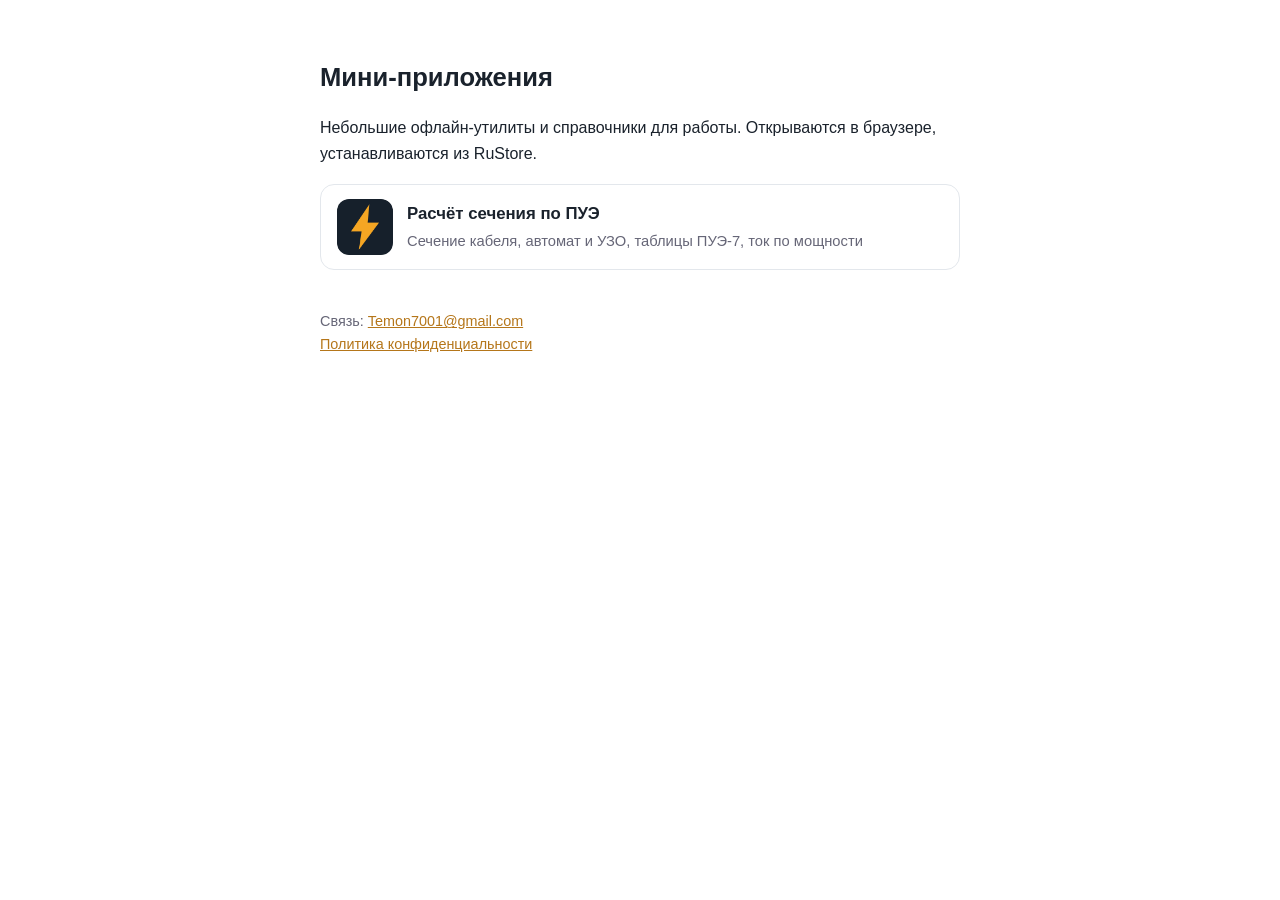
==== index.html @ ba354622 "Расчёт сечения по ПУЭ: первая версия сайта Корень домена temon7001.github.io для Digital Asset Links" ====
<!DOCTYPE html>
<html lang="ru">
<head>
<meta charset="UTF-8">
<meta name="viewport" content="width=device-width, initial-scale=1">
<title>Мини-приложения — Артём</title>
<style>
  body { font-family: -apple-system, "Segoe UI", Roboto, sans-serif; max-width: 640px; margin: 0 auto;
         padding: 40px 18px 60px; line-height: 1.6; color: #1a222c; background: #fff; }
  h1 { font-size: 1.6rem; }
  .app { display: flex; gap: 14px; align-items: center; border: 1px solid #e3e7ec; border-radius: 14px;
         padding: 14px 16px; margin: 18px 0; text-decoration: none; color: inherit; }
  .app:hover { border-color: #f5a623; }
  .app img { width: 56px; height: 56px; border-radius: 12px; }
  .app b { display: block; font-size: 1.05rem; }
  .app span { color: #667; font-size: .92rem; }
  footer { margin-top: 40px; color: #667; font-size: .9rem; }
  a { color: #b5761a; }
</style>
</head>
<body>
<h1>Мини-приложения</h1>
<p>Небольшие офлайн-утилиты и справочники для работы. Открываются в браузере, устанавливаются из RuStore.</p>

<a class="app" href="./electro/index.html">
  <img src="./electro/icons/icon-192.png" alt="">
  <div>
    <b>Расчёт сечения по ПУЭ</b>
    <span>Сечение кабеля, автомат и УЗО, таблицы ПУЭ-7, ток по мощности</span>
  </div>
</a>

<footer>
  Связь: <a href="mailto:Temon7001@gmail.com">Temon7001@gmail.com</a><br>
  <a href="./electro/privacy.html">Политика конфиденциальности</a>
</footer>
</body>
</html>
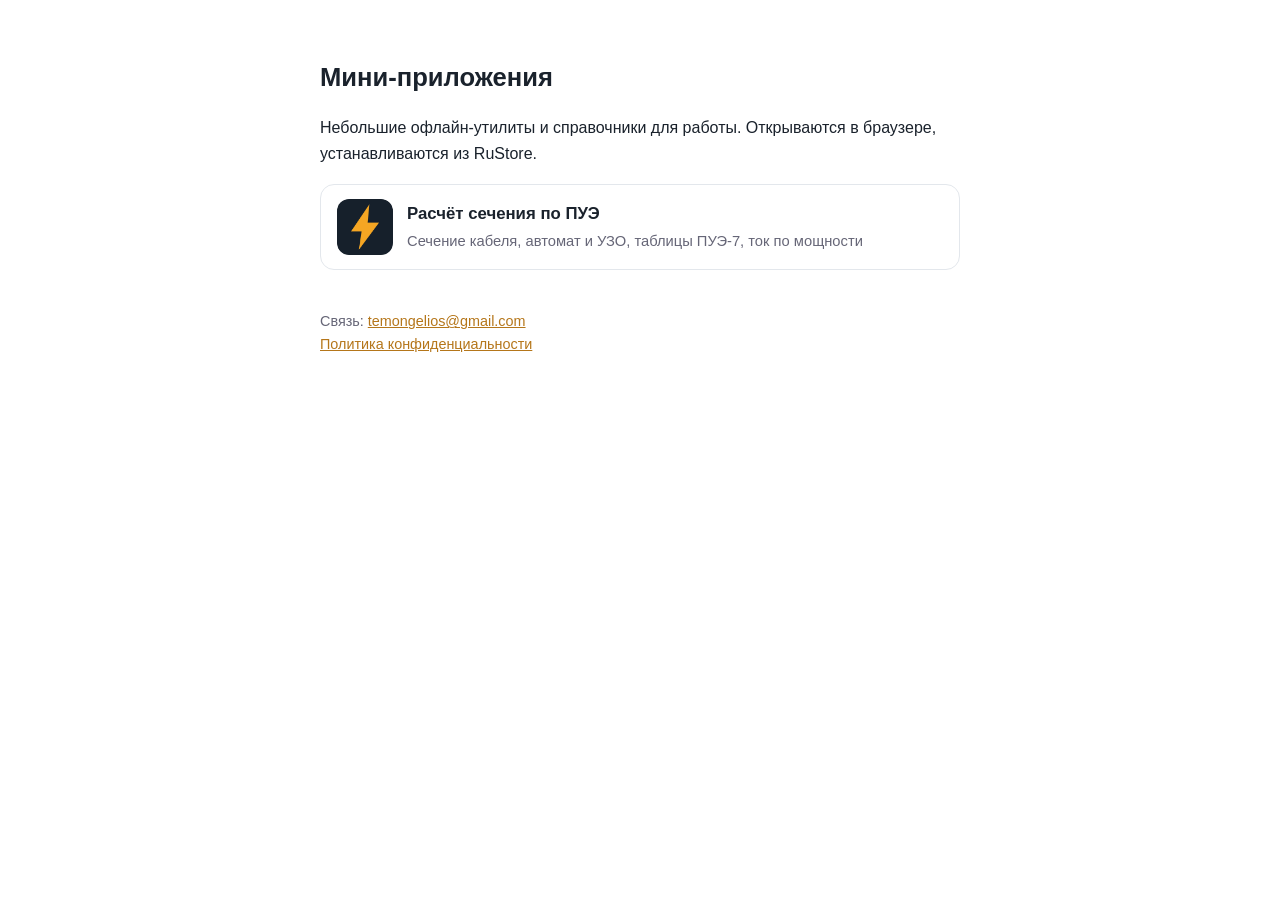
==== commit 4b29544e: "Почта разработчика: temongelios@gmail.com Контактный адрес заменён в политике конфиденциальности и в" ====
--- a/index.html
+++ b/index.html
@@ -31,7 +31,7 @@
 </a>
 
 <footer>
-  Связь: <a href="mailto:Temon7001@gmail.com">Temon7001@gmail.com</a><br>
+  Связь: <a href="mailto:temongelios@gmail.com">temongelios@gmail.com</a><br>
   <a href="./electro/privacy.html">Политика конфиденциальности</a>
 </footer>
 </body>
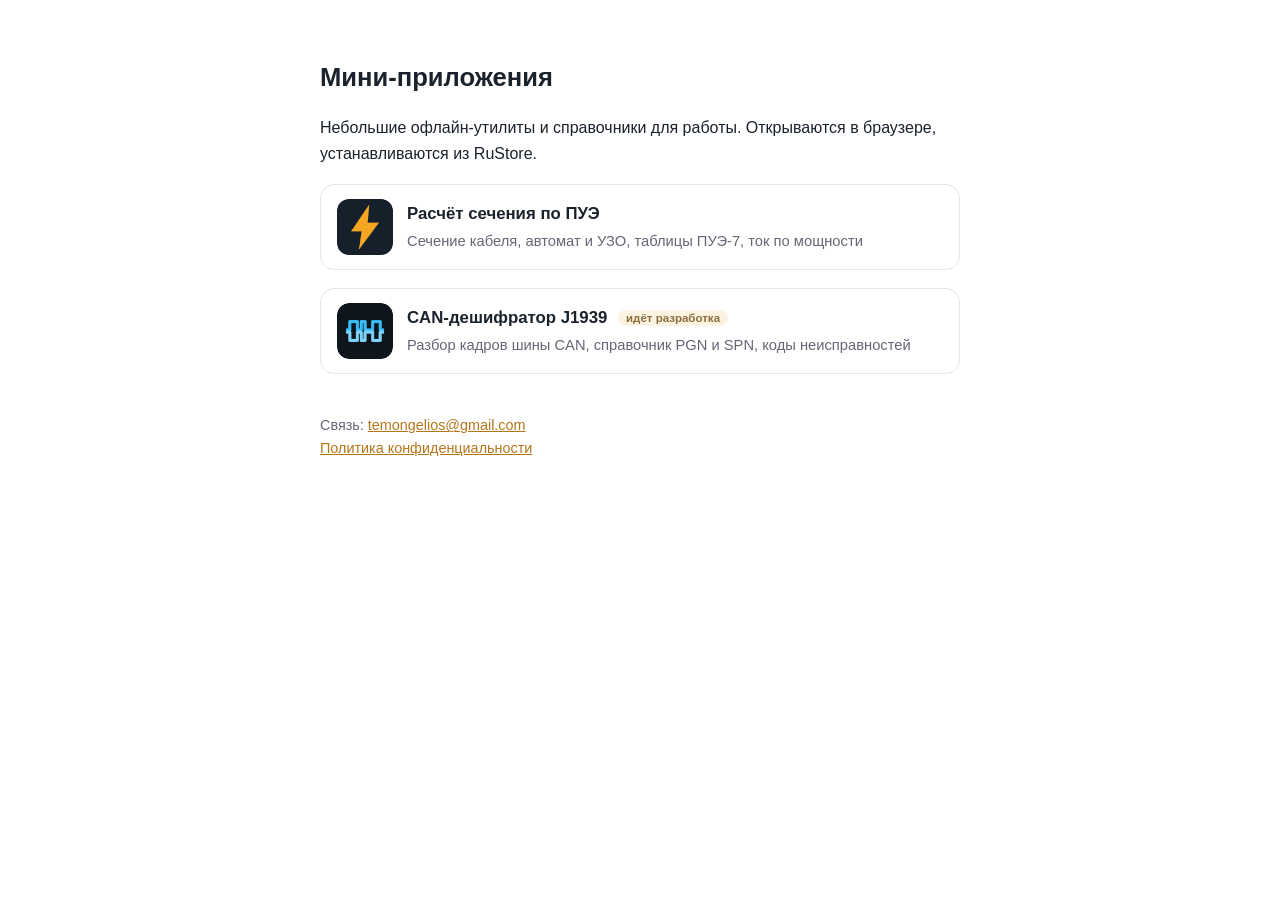
==== commit 3bebb912: "Главная: карточка CAN-дешифратора с пометкой о разработке Приложение опубликовано на Pages, но экран" ====
--- a/index.html
+++ b/index.html
@@ -16,6 +16,9 @@
   .app span { color: #667; font-size: .92rem; }
   footer { margin-top: 40px; color: #667; font-size: .9rem; }
   a { color: #b5761a; }
+  .app b em { font-style: normal; font-size: .72rem; font-weight: 600; color: #8a6d3b;
+              background: #fdf3e3; border-radius: 999px; padding: 2px 8px; margin-left: 6px;
+              vertical-align: 1px; }
 </style>
 </head>
 <body>
@@ -30,6 +33,14 @@
   </div>
 </a>
 
+<a class="app" href="./can-decoder/index.html">
+  <img src="./can-decoder/icons/icon-192.png" alt="">
+  <div>
+    <b>CAN-дешифратор J1939 <em>идёт разработка</em></b>
+    <span>Разбор кадров шины CAN, справочник PGN и SPN, коды неисправностей</span>
+  </div>
+</a>
+
 <footer>
   Связь: <a href="mailto:temongelios@gmail.com">temongelios@gmail.com</a><br>
   <a href="./electro/privacy.html">Политика конфиденциальности</a>
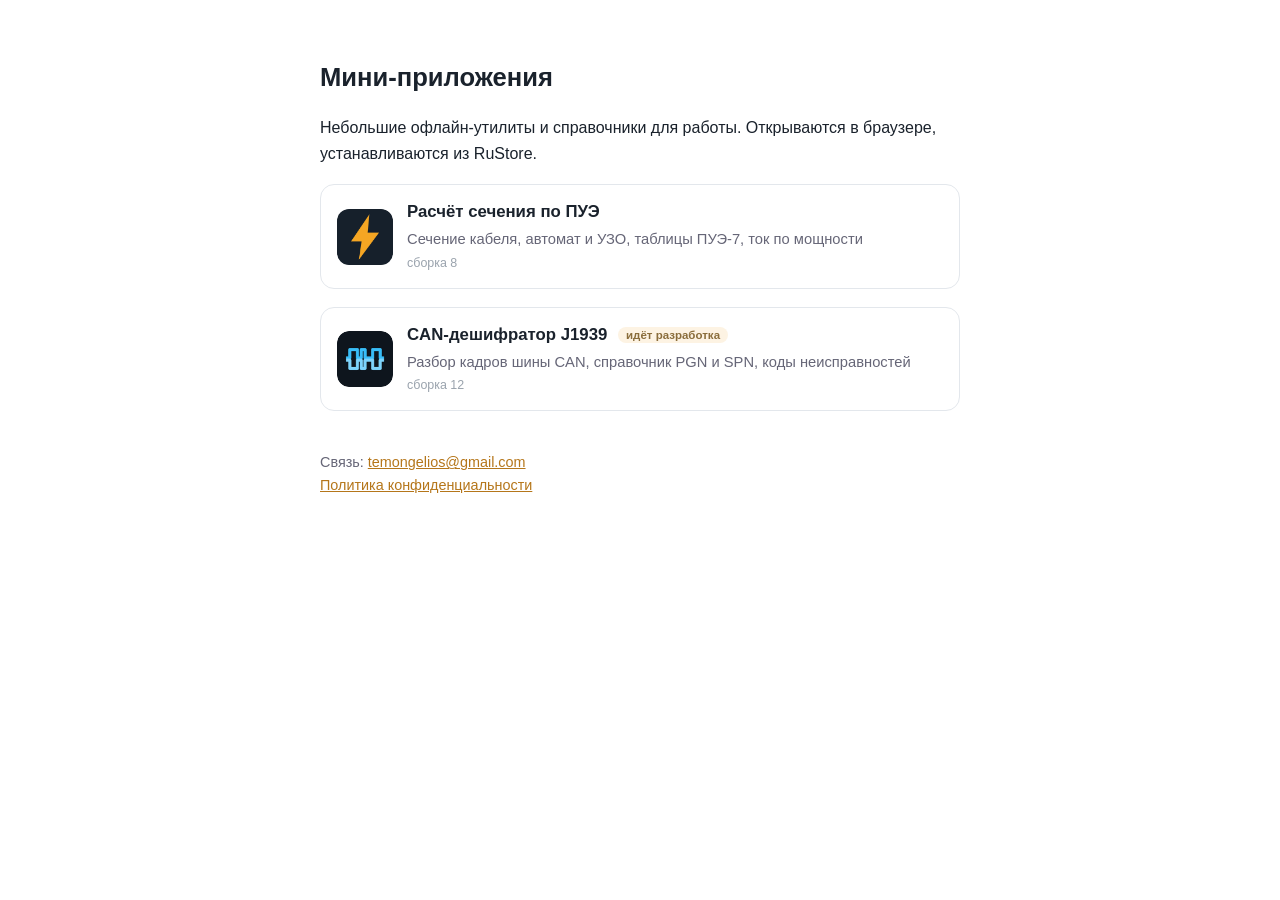
==== commit 8330f405: "Сайт: номера сборок в карточках и своя фавиконка Номера сборок. В карточках приложений появилась при" ====
--- a/index.html
+++ b/index.html
@@ -4,6 +4,9 @@
 <meta charset="UTF-8">
 <meta name="viewport" content="width=device-width, initial-scale=1">
 <title>Мини-приложения — Артём</title>
+<link rel="icon" href="./favicon.svg" type="image/svg+xml">
+<link rel="icon" href="./favicon-32.png" sizes="32x32" type="image/png">
+<link rel="apple-touch-icon" href="./apple-touch-icon.png">
 <style>
   body { font-family: -apple-system, "Segoe UI", Roboto, sans-serif; max-width: 640px; margin: 0 auto;
          padding: 40px 18px 60px; line-height: 1.6; color: #1a222c; background: #fff; }
@@ -16,6 +19,8 @@
   .app span { color: #667; font-size: .92rem; }
   footer { margin-top: 40px; color: #667; font-size: .9rem; }
   a { color: #b5761a; }
+  .app .ver { display: block; margin-top: 2px; color: #9aa3ad; font-size: .78rem;
+              font-variant-numeric: tabular-nums; }
   .app b em { font-style: normal; font-size: .72rem; font-weight: 600; color: #8a6d3b;
               background: #fdf3e3; border-radius: 999px; padding: 2px 8px; margin-left: 6px;
               vertical-align: 1px; }
@@ -30,6 +35,7 @@
   <div>
     <b>Расчёт сечения по ПУЭ</b>
     <span>Сечение кабеля, автомат и УЗО, таблицы ПУЭ-7, ток по мощности</span>
+    <span class="ver">сборка 8</span>
   </div>
 </a>
 
@@ -38,6 +44,7 @@
   <div>
     <b>CAN-дешифратор J1939 <em>идёт разработка</em></b>
     <span>Разбор кадров шины CAN, справочник PGN и SPN, коды неисправностей</span>
+    <span class="ver">сборка 12</span>
   </div>
 </a>
 
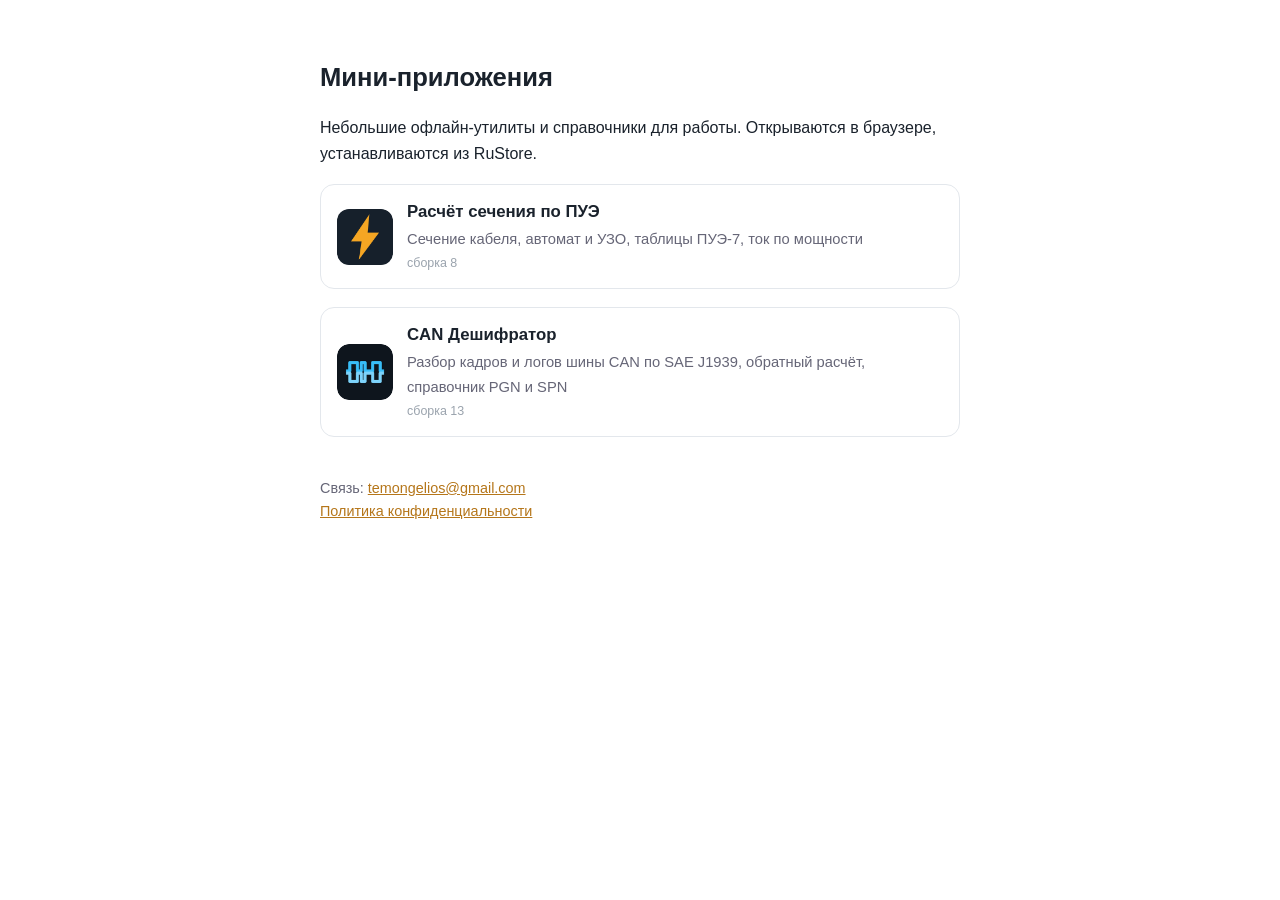
==== commit 6cfc0bd4: "T12: подготовка к сборке APK — CAN Дешифратор - manifest.json: name/short_name → «CAN Дешифратор» - " ====
--- a/index.html
+++ b/index.html
@@ -42,9 +42,9 @@
 <a class="app" href="./can-decoder/index.html">
   <img src="./can-decoder/icons/icon-192.png" alt="">
   <div>
-    <b>CAN-дешифратор J1939 <em>идёт разработка</em></b>
-    <span>Разбор кадров шины CAN, справочник PGN и SPN, коды неисправностей</span>
-    <span class="ver">сборка 12</span>
+    <b>CAN Дешифратор</b>
+    <span>Разбор кадров и логов шины CAN по SAE J1939, обратный расчёт, справочник PGN и SPN</span>
+    <span class="ver">сборка 13</span>
   </div>
 </a>
 
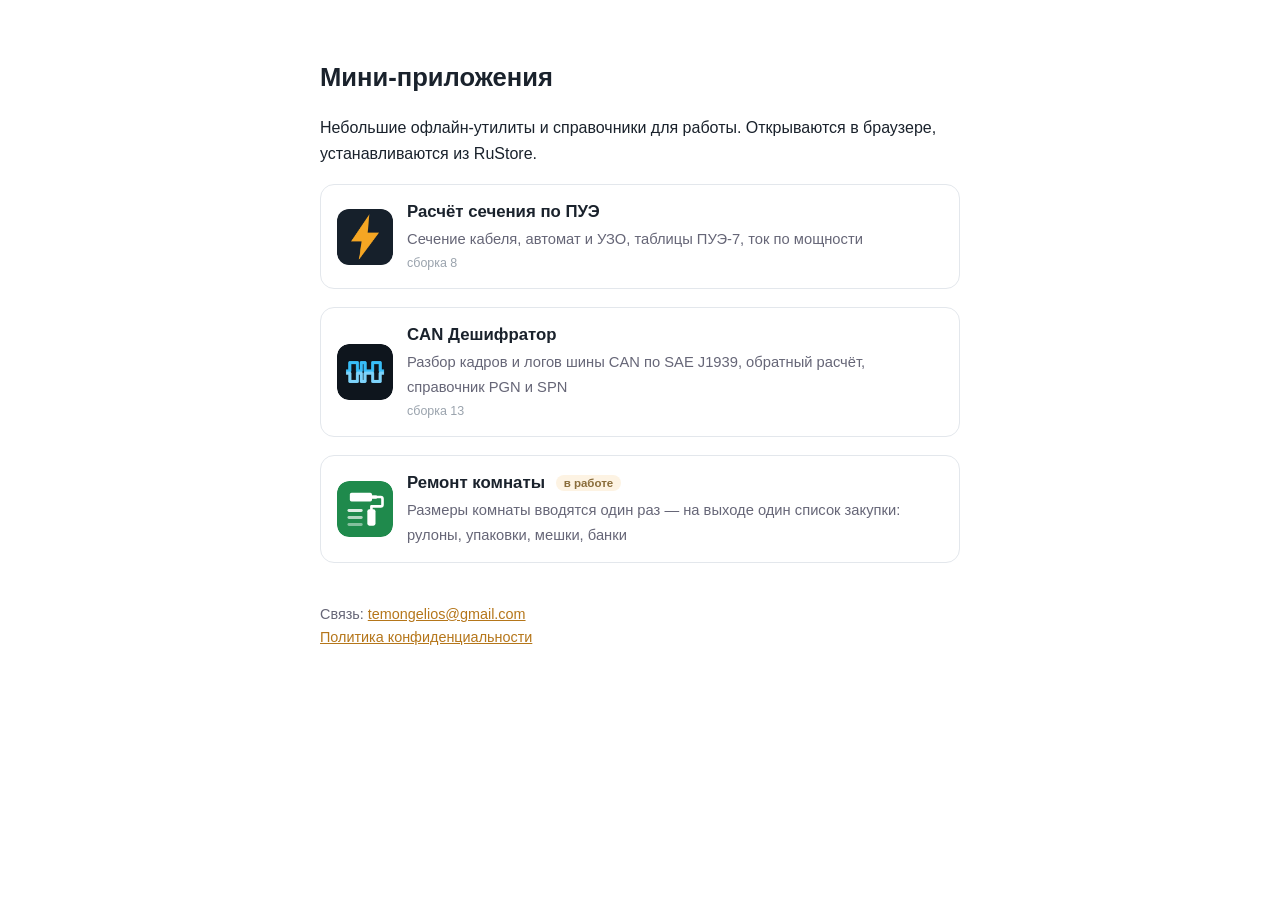
==== commit 422e4c6a: "Ремонт комнаты: каркас, экран «Комната» и расчётное ядро (T1, T2) Третье приложение конвейера. Веб-ч" ====
--- a/index.html
+++ b/index.html
@@ -48,6 +48,14 @@
   </div>
 </a>
 
+<a class="app" href="./remont/index.html">
+  <img src="./remont/icons/icon.svg" alt="">
+  <div>
+    <b>Ремонт комнаты <em>в работе</em></b>
+    <span>Размеры комнаты вводятся один раз — на выходе один список закупки: рулоны, упаковки, мешки, банки</span>
+  </div>
+</a>
+
 <footer>
   Связь: <a href="mailto:temongelios@gmail.com">temongelios@gmail.com</a><br>
   <a href="./electro/privacy.html">Политика конфиденциальности</a>
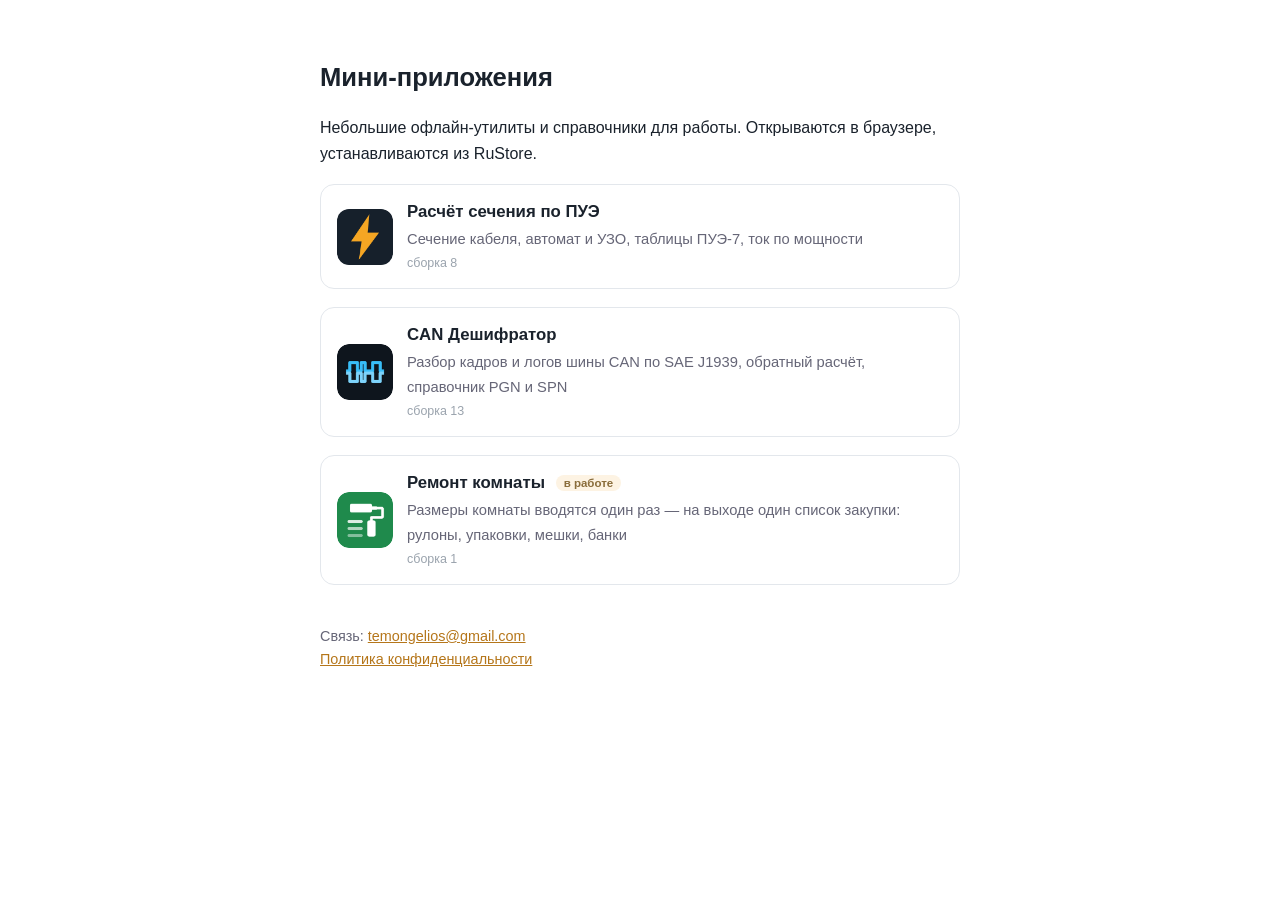
==== commit 7ca83f4a: "Ремонт комнаты: «Как считали» и офлайн-обвязка (T6, T7) Экран «Как считали»: формулы и принятые запа" ====
--- a/index.html
+++ b/index.html
@@ -49,10 +49,11 @@
 </a>
 
 <a class="app" href="./remont/index.html">
-  <img src="./remont/icons/icon.svg" alt="">
+  <img src="./remont/icons/icon-192.png" alt="">
   <div>
     <b>Ремонт комнаты <em>в работе</em></b>
     <span>Размеры комнаты вводятся один раз — на выходе один список закупки: рулоны, упаковки, мешки, банки</span>
+    <span class="ver">сборка 1</span>
   </div>
 </a>
 
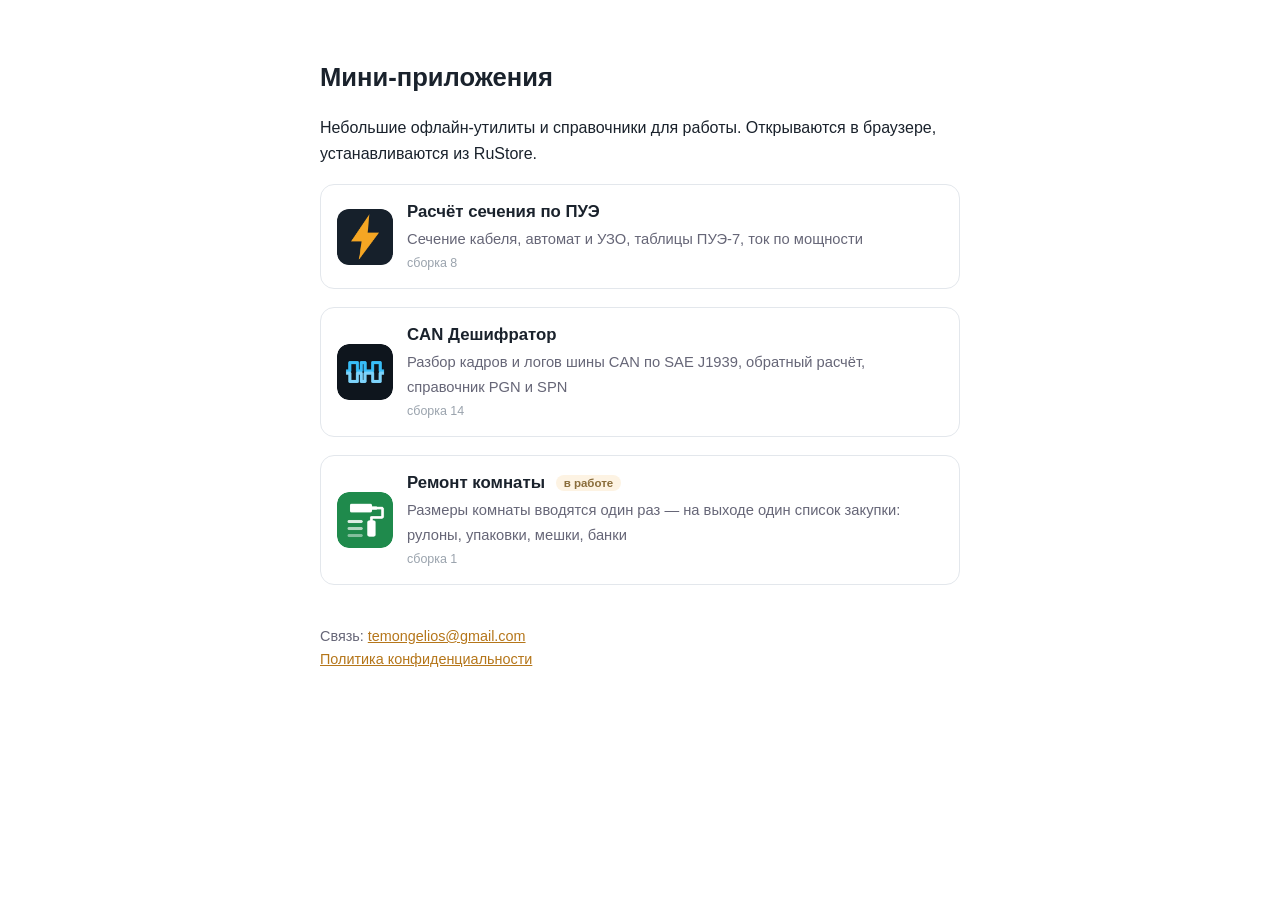
==== commit 4dc3cd51: "CAN Дешифратор: воркер не регистрировался — офлайна не было (сборка 14) Регистрация стояла в подписк" ====
--- a/index.html
+++ b/index.html
@@ -44,7 +44,7 @@
   <div>
     <b>CAN Дешифратор</b>
     <span>Разбор кадров и логов шины CAN по SAE J1939, обратный расчёт, справочник PGN и SPN</span>
-    <span class="ver">сборка 13</span>
+    <span class="ver">сборка 14</span>
   </div>
 </a>
 
